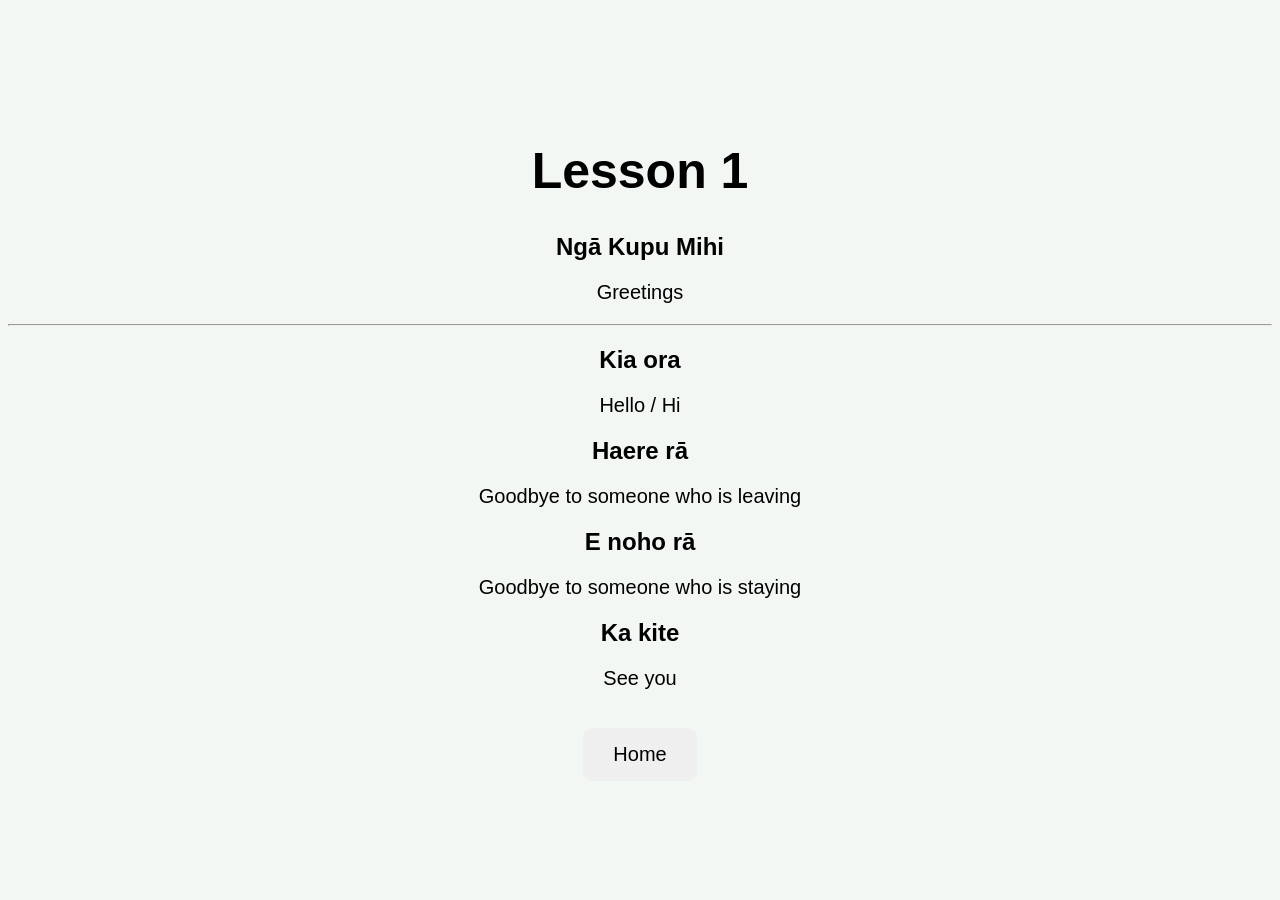
==== lesson1.html @ 1ed5d58c "Create lesson1.html" ====
<!DOCTYPE html>
<html>

<head>
    <title>Lesson 1 - Greetings</title>
    <link rel="stylesheet" href="style.css">
</head>

<body>

    <h1>Lesson 1</h1>

    <h2>Ngā Kupu Mihi</h2>

    <p>Greetings</p>

    <hr>

    <h2>Kia ora</h2>
    <p>Hello / Hi</p>

    <h2>Haere rā</h2>
    <p>Goodbye to someone who is leaving</p>

    <h2>E noho rā</h2>
    <p>Goodbye to someone who is staying</p>

    <h2>Ka kite</h2>
    <p>See you</p>

    <br>

    <button onclick="goHome()">Home</button>

    <script>
        function goHome() {
            window.location.href = "index.html";
        }
    </script>

</body>

</html>
---- style.css ----
body {
    font-family: Arial, sans-serif;
    text-align: center;
    background-color: #f2f7f3;
    padding-top: 100px;
}

h1 {
    font-size: 50px;
}

p {
    font-size: 20px;
}

button {
    font-size: 20px;
    padding: 15px 30px;
    border: none;
    border-radius: 10px;
    cursor: pointer;
}
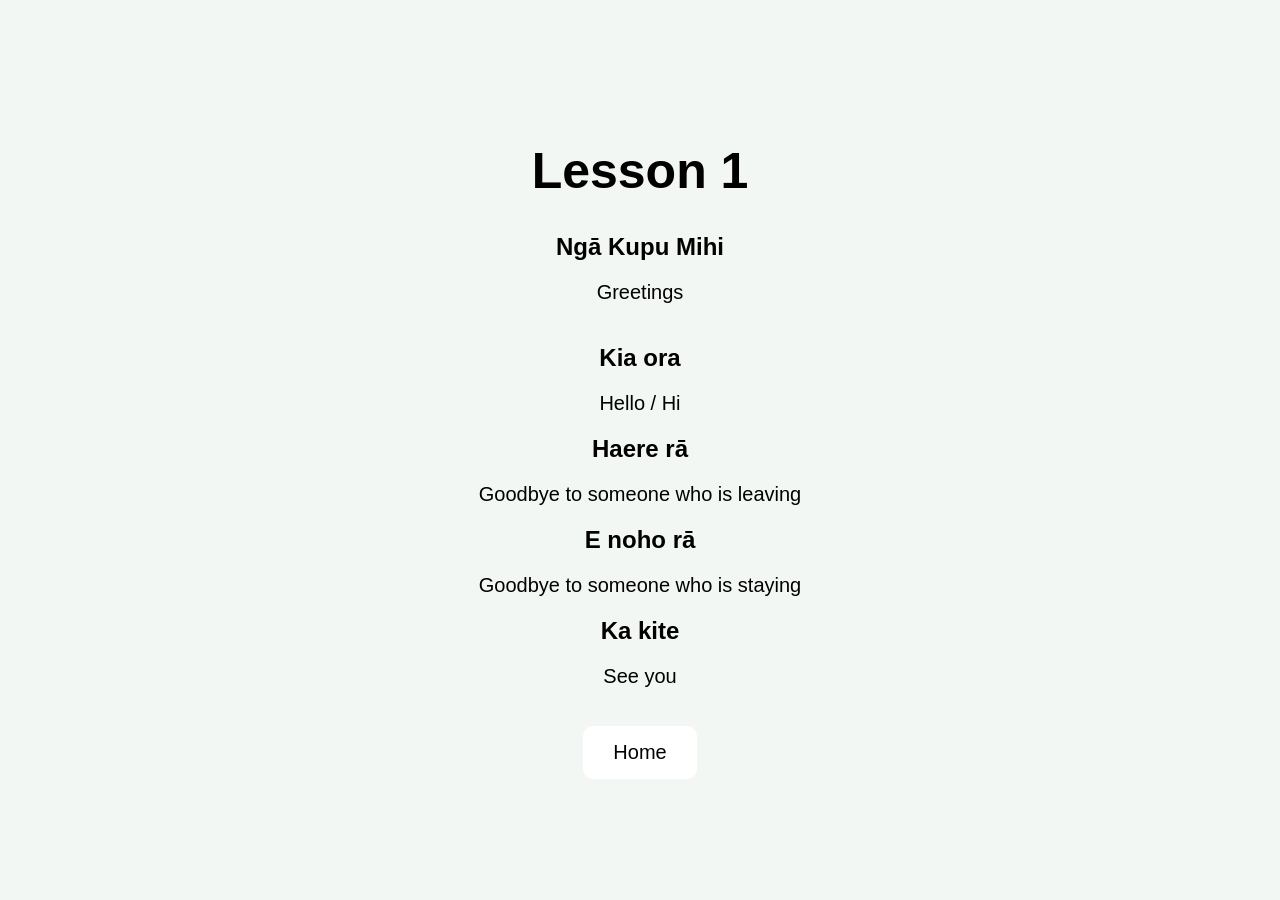
==== commit 6c951fbd: "Update lesson1.html" ====
--- a/lesson1.html
+++ b/lesson1.html
@@ -8,29 +8,39 @@
 
 <body>
 
-    <h1>Lesson 1</h1>
+    <div class="app">
 
-    <h2>Ngā Kupu Mihi</h2>
+        <h1>Lesson 1</h1>
 
-    <p>Greetings</p>
+        <h2>Ngā Kupu Mihi</h2>
 
-    <hr>
+        <p class="subtitle">Greetings</p>
 
-    <h2>Kia ora</h2>
-    <p>Hello / Hi</p>
+        <div class="word-card">
+            <h2>Kia ora</h2>
+            <p>Hello / Hi</p>
+        </div>
 
-    <h2>Haere rā</h2>
-    <p>Goodbye to someone who is leaving</p>
+        <div class="word-card">
+            <h2>Haere rā</h2>
+            <p>Goodbye to someone who is leaving</p>
+        </div>
 
-    <h2>E noho rā</h2>
-    <p>Goodbye to someone who is staying</p>
+        <div class="word-card">
+            <h2>E noho rā</h2>
+            <p>Goodbye to someone who is staying</p>
+        </div>
 
-    <h2>Ka kite</h2>
-    <p>See you</p>
+        <div class="word-card">
+            <h2>Ka kite</h2>
+            <p>See you</p>
+        </div>
 
-    <br>
+        <br>
 
-    <button onclick="goHome()">Home</button>
+        <button onclick="goHome()">Home</button>
+
+    </div>
 
     <script>
         function goHome() {
--- a/style.css
+++ b/style.css
@@ -19,4 +19,34 @@
     border: none;
     border-radius: 10px;
     cursor: pointer;
+    background-color: #ffffff;
 }
+
+.app {
+    max-width: 600px;
+    margin: auto;
+}
+
+.subtitle {
+    margin-bottom: 40px;
+}
+
+.progress-box {
+    padding: 20px;
+    margin-bottom: 30px;
+    border-radius: 15px;
+    background-color: white;
+}
+
+.progress-bar {
+    width: 100%;
+    height: 20px;
+    background-color: #ddd;
+    border-radius: 10px;
+    overflow: hidden;
+}
+
+.progress {
+    width: 0%;
+    height: 100%;
+}
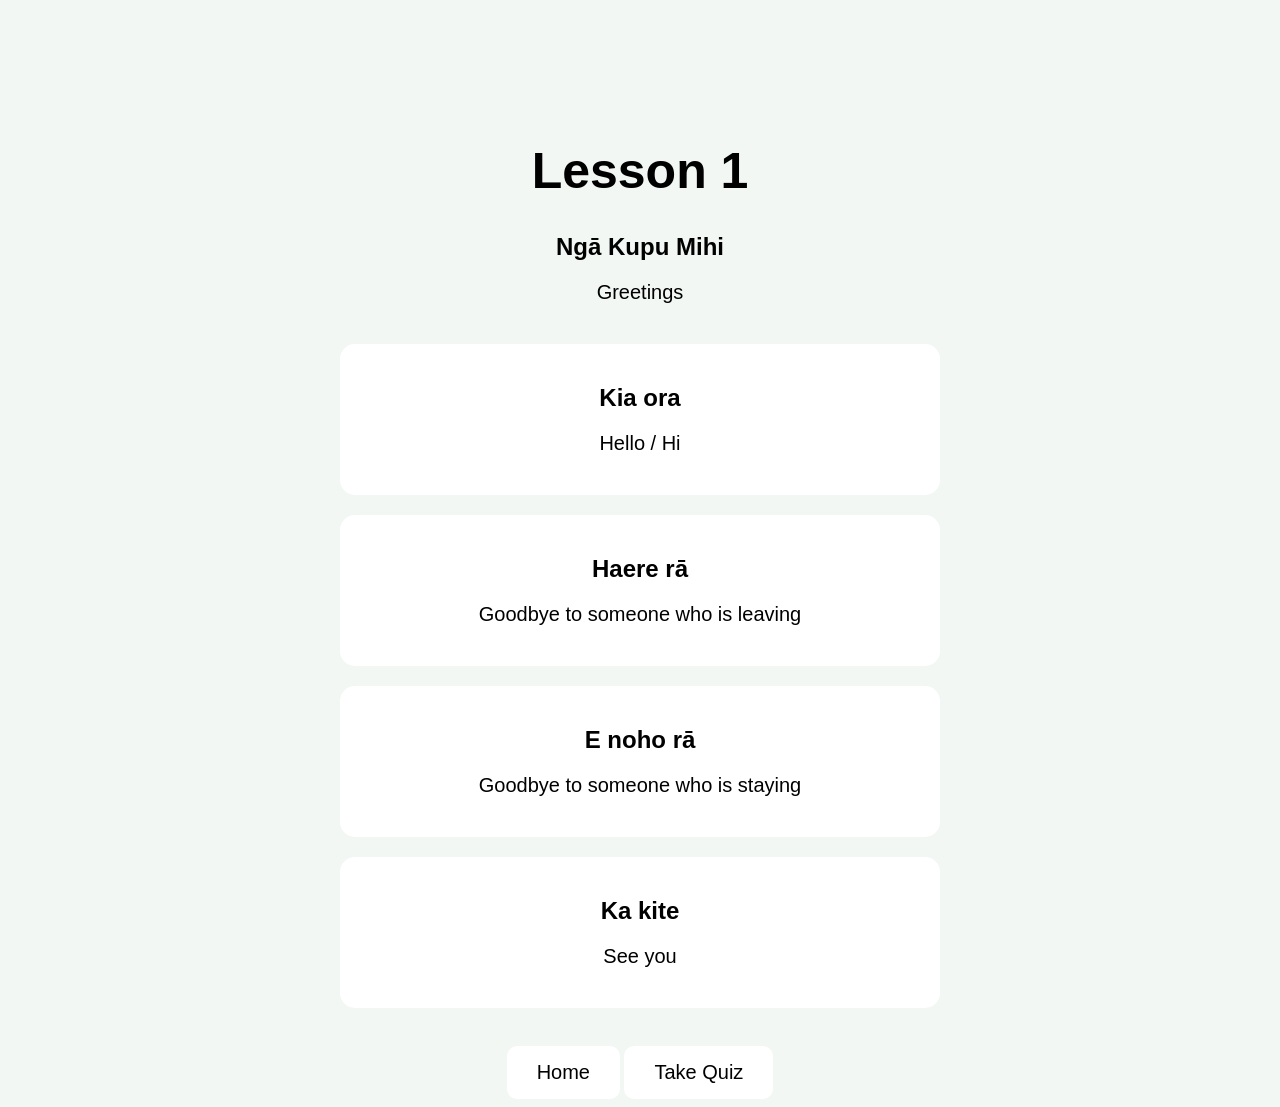
==== commit 51fd0efd: "Update lesson1.html" ====
--- a/lesson1.html
+++ b/lesson1.html
@@ -40,12 +40,20 @@
 
         <button onclick="goHome()">Home</button>
 
+        <button onclick="startQuiz()">Take Quiz</button>
+
     </div>
 
     <script>
+
         function goHome() {
             window.location.href = "index.html";
         }
+
+        function startQuiz() {
+            window.location.href = "quiz1.html";
+        }
+
     </script>
 
 </body>
--- a/style.css
+++ b/style.css
@@ -50,3 +50,9 @@
     width: 0%;
     height: 100%;
 }
+.word-card {
+    background-color: white;
+    padding: 20px;
+    margin: 20px 0;
+    border-radius: 15px;
+}
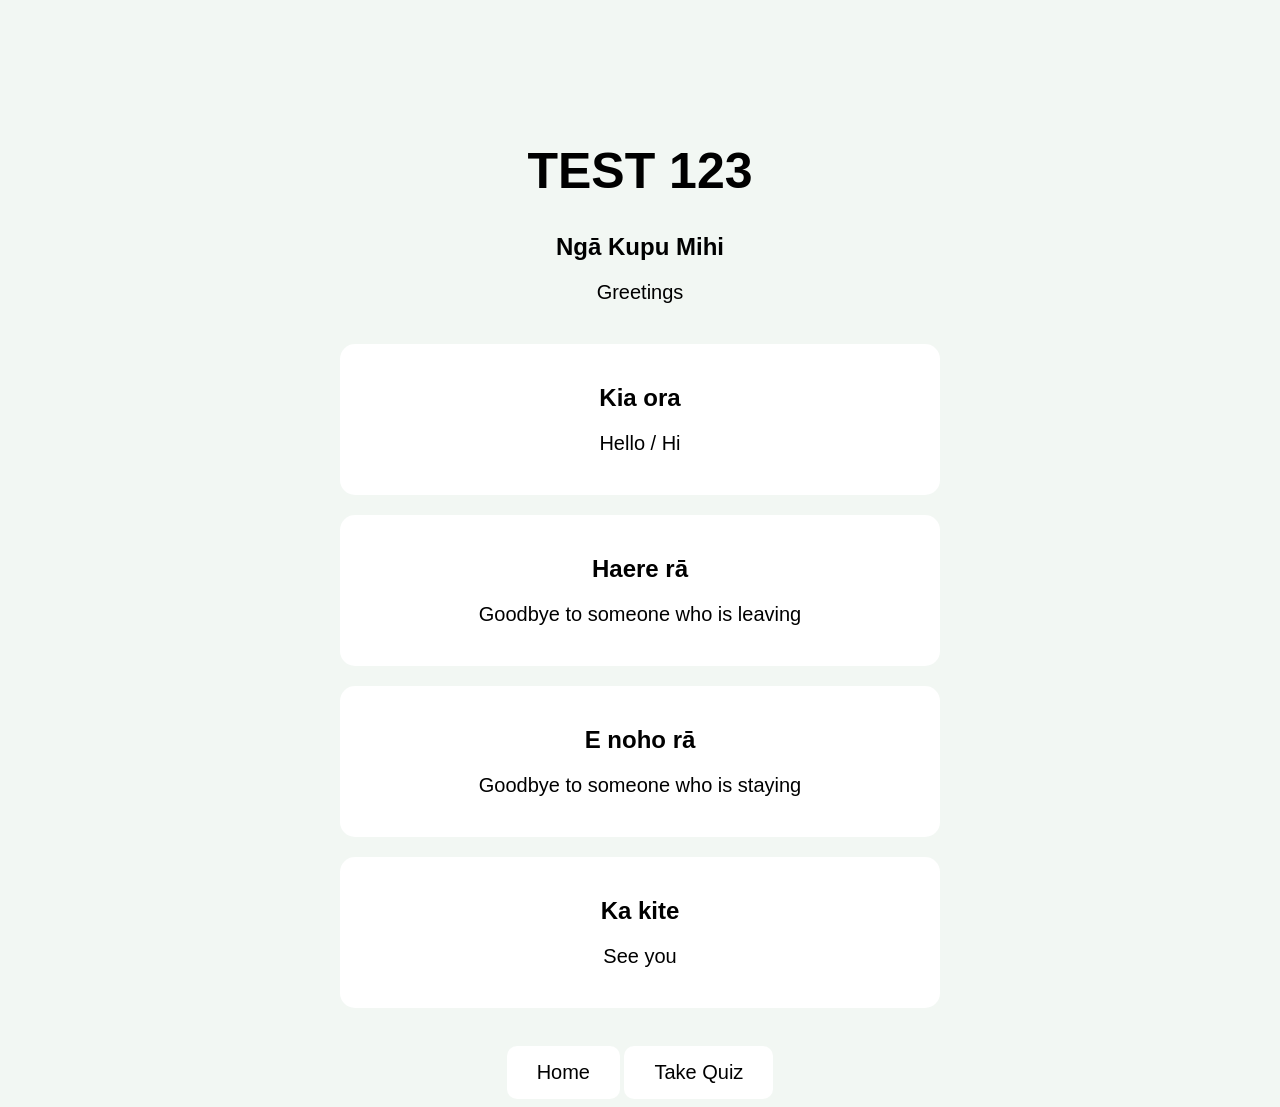
==== commit 1e804ac6: "Update lesson1.html" ====
--- a/lesson1.html
+++ b/lesson1.html
@@ -10,7 +10,7 @@
 
     <div class="app">
 
-        <h1>Lesson 1</h1>
+       <h1>TEST 123</h1>
 
         <h2>Ngā Kupu Mihi</h2>
 
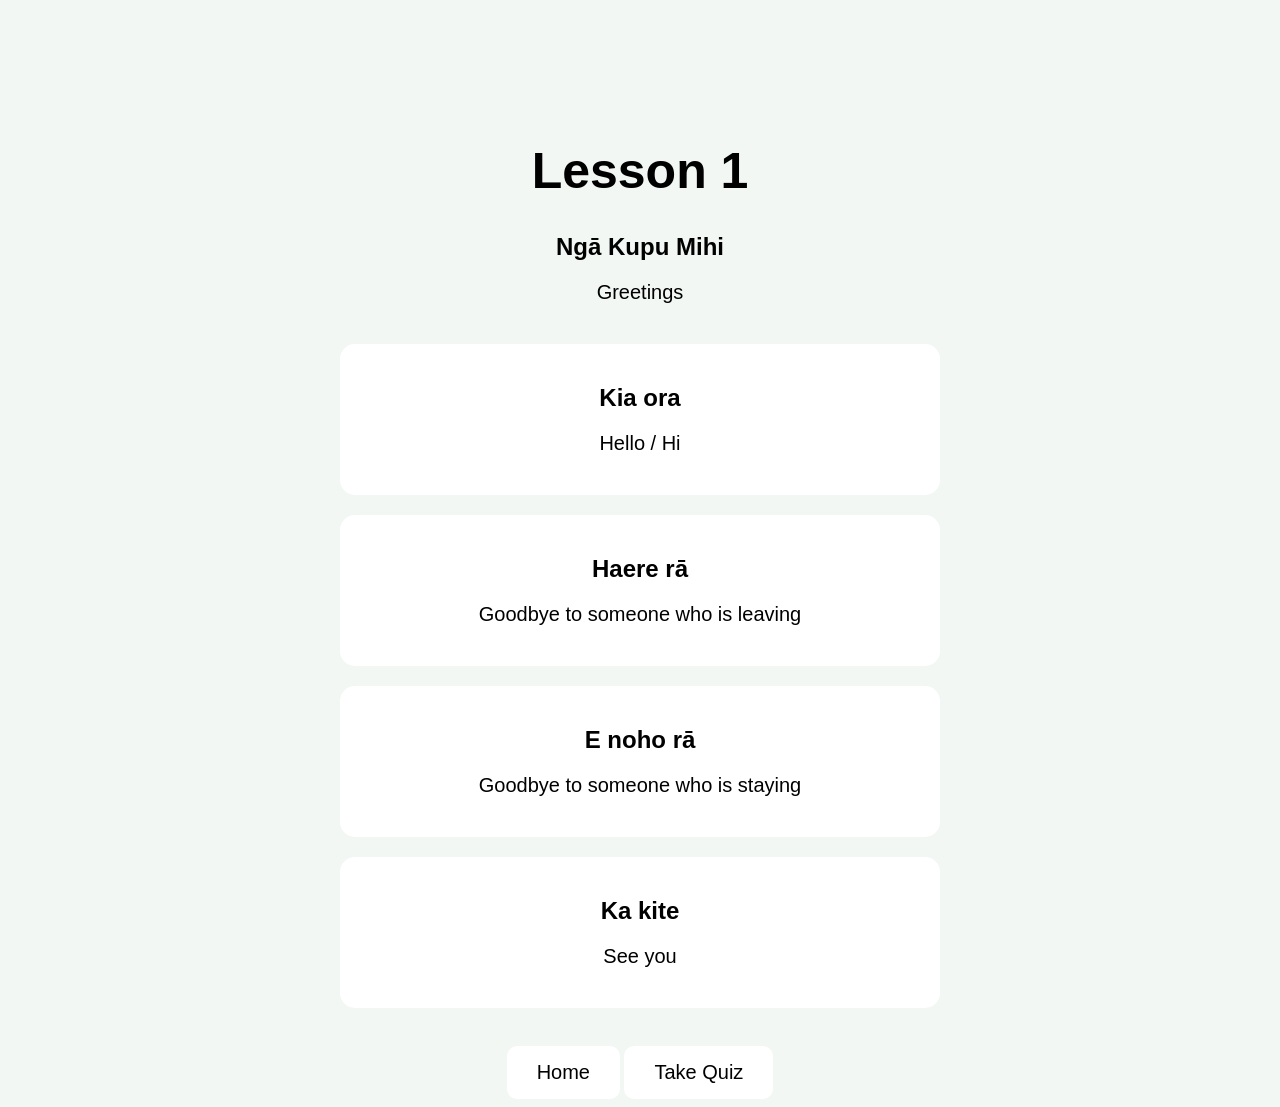
==== commit b2335913: "Update lesson1.html" ====
--- a/lesson1.html
+++ b/lesson1.html
@@ -10,7 +10,7 @@
 
     <div class="app">
 
-       <h1>TEST 123</h1>
+       <h1>Lesson 1</h1>
 
         <h2>Ngā Kupu Mihi</h2>
 
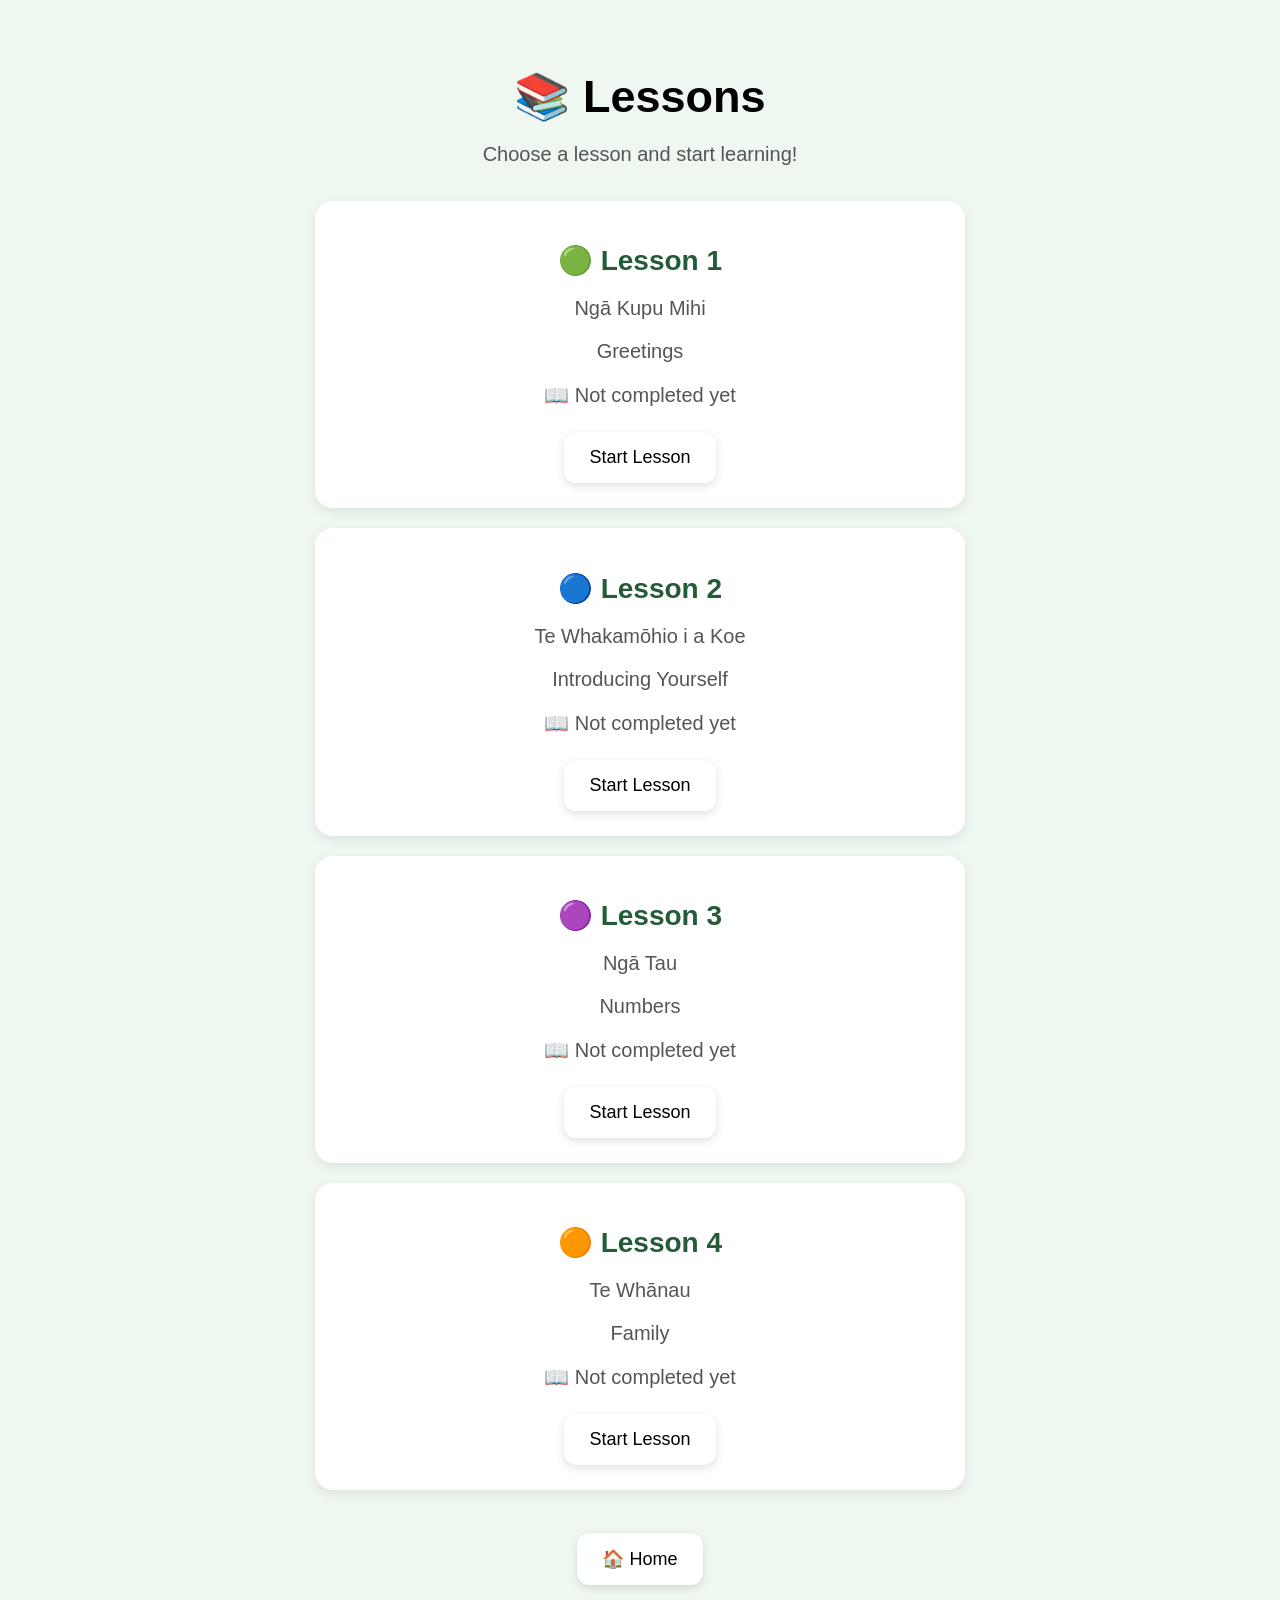
==== commit 2427443d: "Update lesson1.html" ====
--- a/lesson1.html
+++ b/lesson1.html
@@ -2,7 +2,7 @@
 <html>
 
 <head>
-    <title>Lesson 1 - Greetings</title>
+    <title>Lessons - Te Reo Māori</title>
     <link rel="stylesheet" href="style.css">
 </head>
 
@@ -10,49 +10,144 @@
 
     <div class="app">
 
-       <h1>Lesson 1</h1>
+        <h1>📚 Lessons</h1>
 
-        <h2>Ngā Kupu Mihi</h2>
-
-        <p class="subtitle">Greetings</p>
+        <p class="subtitle">
+            Choose a lesson and start learning!
+        </p>
 
         <div class="word-card">
-            <h2>Kia ora</h2>
-            <p>Hello / Hi</p>
+
+            <h2>🟢 Lesson 1</h2>
+
+            <p>Ngā Kupu Mihi</p>
+            <p>Greetings</p>
+
+            <p id="lesson1Status"></p>
+
+            <button onclick="lessonOne()">
+                Start Lesson
+            </button>
+
         </div>
 
         <div class="word-card">
-            <h2>Haere rā</h2>
-            <p>Goodbye to someone who is leaving</p>
+
+            <h2>🔵 Lesson 2</h2>
+
+            <p>Te Whakamōhio i a Koe</p>
+            <p>Introducing Yourself</p>
+
+            <p id="lesson2Status"></p>
+
+            <button onclick="lessonTwo()">
+                Start Lesson
+            </button>
+
         </div>
 
         <div class="word-card">
-            <h2>E noho rā</h2>
-            <p>Goodbye to someone who is staying</p>
+
+            <h2>🟣 Lesson 3</h2>
+
+            <p>Ngā Tau</p>
+            <p>Numbers</p>
+
+            <p id="lesson3Status"></p>
+
+            <button onclick="lessonThree()">
+                Start Lesson
+            </button>
+
         </div>
 
         <div class="word-card">
-            <h2>Ka kite</h2>
-            <p>See you</p>
+
+            <h2>🟠 Lesson 4</h2>
+
+            <p>Te Whānau</p>
+            <p>Family</p>
+
+            <p id="lesson4Status"></p>
+
+            <button onclick="lessonFour()">
+                Start Lesson
+            </button>
+
         </div>
 
         <br>
 
-        <button onclick="goHome()">Home</button>
-
-        <button onclick="startQuiz()">Take Quiz</button>
+        <button onclick="goHome()">
+            🏠 Home
+        </button>
 
     </div>
 
     <script>
 
+        function lessonOne() {
+            window.location.href = "lesson1.html";
+        }
+
+        function lessonTwo() {
+            window.location.href = "lesson2.html";
+        }
+
+        function lessonThree() {
+            window.location.href = "lesson3.html";
+        }
+
+        function lessonFour() {
+            window.location.href = "lesson4.html";
+        }
+
         function goHome() {
             window.location.href = "index.html";
         }
 
-        function startQuiz() {
-            window.location.href = "quiz1.html";
+
+        function updateLessonStatus() {
+
+            if (localStorage.getItem("lesson1Complete") === "true") {
+                document.getElementById("lesson1Status").textContent =
+                    "✅ Complete!";
+            } else {
+                document.getElementById("lesson1Status").textContent =
+                    "📖 Not completed yet";
+            }
+
+
+            if (localStorage.getItem("lesson2Complete") === "true") {
+                document.getElementById("lesson2Status").textContent =
+                    "✅ Complete!";
+            } else {
+                document.getElementById("lesson2Status").textContent =
+                    "📖 Not completed yet";
+            }
+
+
+            if (localStorage.getItem("lesson3Complete") === "true") {
+                document.getElementById("lesson3Status").textContent =
+                    "✅ Complete!";
+            } else {
+                document.getElementById("lesson3Status").textContent =
+                    "📖 Not completed yet";
+            }
+
+
+            if (localStorage.getItem("lesson4Complete") === "true") {
+                document.getElementById("lesson4Status").textContent =
+                    "✅ Complete!";
+            } else {
+                document.getElementById("lesson4Status").textContent =
+                    "📖 Not completed yet";
+            }
+
         }
+
+
+        updateLessonStatus();
 
     </script>
 
--- a/style.css
+++ b/style.css
@@ -1,58 +1,87 @@
 body {
     font-family: Arial, sans-serif;
     text-align: center;
-    background-color: #f2f7f3;
-    padding-top: 100px;
+    background-color: #eef7f0;
+    padding: 40px 20px;
+    margin: 0;
+}
+
+.app {
+    max-width: 650px;
+    margin: auto;
 }
 
 h1 {
-    font-size: 50px;
+    font-size: 45px;
+    margin-bottom: 10px;
+}
+
+h2 {
+    color: #245c3a;
 }
 
 p {
     font-size: 20px;
 }
 
-button {
-    font-size: 20px;
-    padding: 15px 30px;
-    border: none;
-    border-radius: 10px;
-    cursor: pointer;
-    background-color: #ffffff;
-}
-
-.app {
-    max-width: 600px;
-    margin: auto;
-}
-
 .subtitle {
-    margin-bottom: 40px;
+    margin-bottom: 35px;
+    color: #555;
 }
 
 .progress-box {
-    padding: 20px;
-    margin-bottom: 30px;
-    border-radius: 15px;
+    padding: 25px;
+    margin-bottom: 35px;
+    border-radius: 20px;
     background-color: white;
+    box-shadow: 0 4px 12px rgba(0, 0, 0, 0.08);
 }
 
 .progress-bar {
     width: 100%;
-    height: 20px;
+    height: 22px;
     background-color: #ddd;
-    border-radius: 10px;
+    border-radius: 15px;
     overflow: hidden;
 }
 
 .progress {
     width: 0%;
     height: 100%;
+    background-color: #4caf50;
+    border-radius: 15px;
 }
+
+button {
+    font-size: 18px;
+    padding: 15px 25px;
+    border: none;
+    border-radius: 12px;
+    cursor: pointer;
+    background-color: #ffffff;
+    box-shadow: 0 3px 8px rgba(0, 0, 0, 0.12);
+    margin: 5px;
+    transition: 0.2s;
+}
+
+button:hover {
+    transform: scale(1.05);
+    background-color: #e4f3e7;
+}
+
 .word-card {
     background-color: white;
     padding: 20px;
     margin: 20px 0;
-    border-radius: 15px;
+    border-radius: 18px;
+    box-shadow: 0 4px 12px rgba(0, 0, 0, 0.08);
 }
+
+.word-card h2 {
+    font-size: 28px;
+    margin-bottom: 10px;
+}
+
+.word-card p {
+    color: #555;
+}
